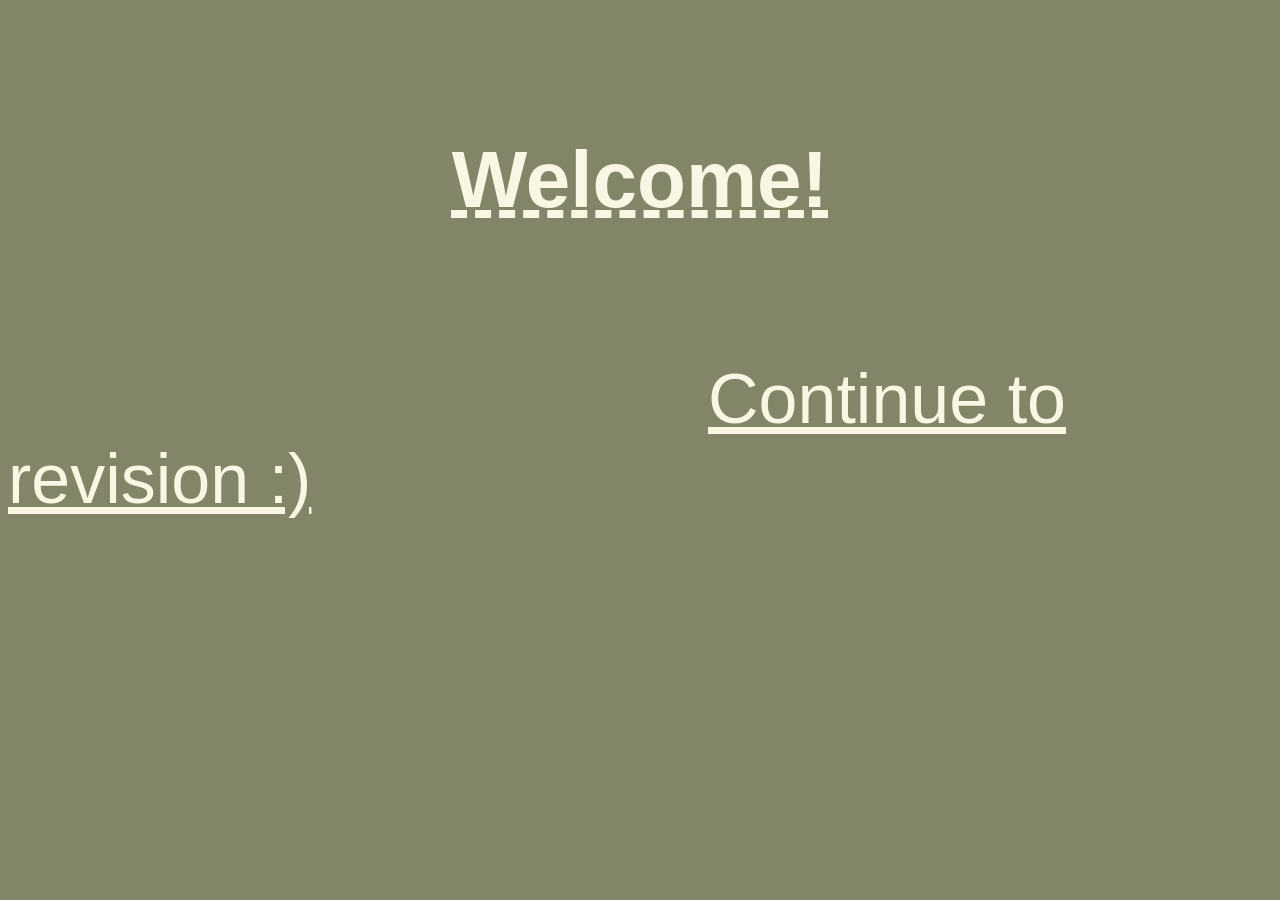
==== index.html @ 7459bf8b "start" ====
<!DOCTYPE html>
<head>
    <meta charset="UTF-8">
        <meta name="viewport" content="width=device-width, initial-scale=1.0">
        <link rel="stylesheet" href="styles.css"> 
        <link href='https://fonts.cdnfonts.com/css/starborn' rel='stylesheet'>
        <link rel="icon" type="image/png" href="catboy david no bg.png">
        <title>Revision_@Dragaroni</title>
</head>
<body>
    <h1>Welcome!</h1>
    <p><a href="spaces.html">Continue to revision :)</a></p>
</body>
---- styles.css ----
body{
    background-color: #838568;
}
h1{
    color: #F9F7E3;
    font-family: 'Starborn', sans-serif;
    text-decoration: underline dashed;
    text-align: center;
    padding: 80px;
    font-size: 80px;
}
a{
    color: #F9F7E3;
    font-family: 'Starborn', sans-serif;
    padding-left: 700px;
    font-size: 70px;
}
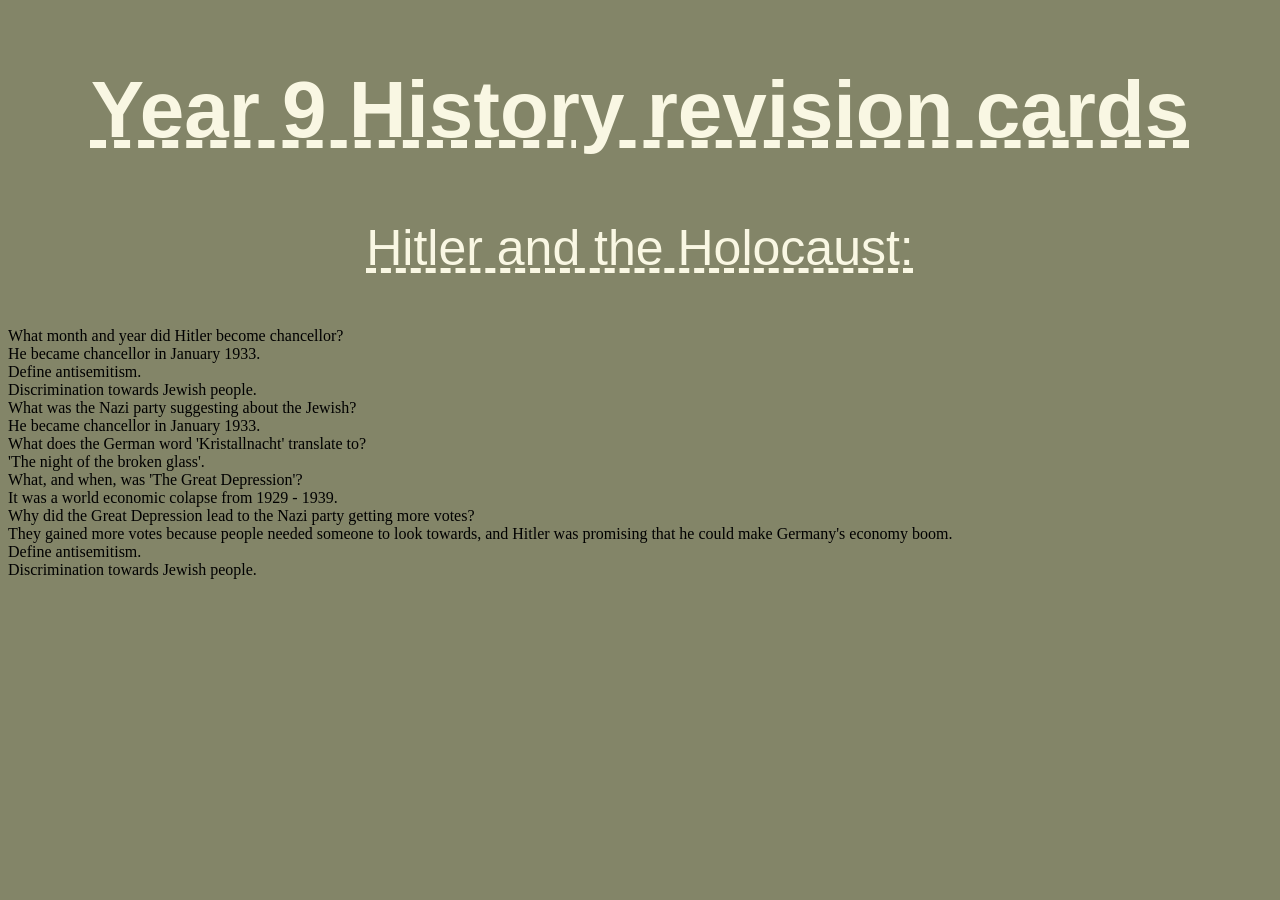
==== commit 786c89b1: "adding Q + As" ====
--- a/index.html
+++ b/index.html
@@ -8,6 +8,48 @@
         <title>Revision_@Dragaroni</title>
 </head>
 <body>
-    <h1>Welcome!</h1>
-    <p><a href="spaces.html">Continue to revision :)</a></p>
+    <h1>Year 9 History revision cards</h1>
+    <p>Hitler and the Holocaust:</p>
+    <div class="deck">
+        <div class="card-inner">
+            <div class="card-front">What month and year did Hitler become chancellor?</div>
+            <div class="card-back">He became chancellor in January 1933.</div>
+        </div>
+    </div>
+    <div class="deck">
+        <div class="card-inner">
+            <div class="card-front">Define antisemitism.</div>
+            <div class="card-back">Discrimination towards Jewish people.</div>
+        </div>
+    </div>
+    <div class="deck">
+        <div class="card-inner">
+            <div class="card-front">What was the Nazi party suggesting about the Jewish?</div>
+            <div class="card-back">He became chancellor in January 1933.</div>
+        </div>
+    </div>
+    <div class="deck">
+        <div class="card-inner">
+            <div class="card-front">What does the German word 'Kristallnacht' translate to?</div>
+            <div class="card-back">'The night of the broken glass'.</div>
+        </div>
+    </div>
+    <div class="deck">
+        <div class="card-inner">
+            <div class="card-front">What, and when, was 'The Great Depression'?</div>
+            <div class="card-back">It was a world economic colapse from 1929 - 1939.</div>
+        </div>
+    </div>
+    <div class="deck">
+        <div class="card-inner">
+            <div class="card-front">Why did the Great Depression lead to the Nazi party getting more votes?</div>
+            <div class="card-back">They gained more votes because people needed someone to look towards, and Hitler was promising that he could make Germany's economy boom.</div>
+        </div>
+    </div>
+    <div class="deck">
+        <div class="card-inner">
+            <div class="card-front">Define antisemitism.</div>
+            <div class="card-back">Discrimination towards Jewish people.</div>
+        </div>
+    </div>
 </body>
--- a/styles.css
+++ b/styles.css
@@ -6,12 +6,13 @@
     font-family: 'Starborn', sans-serif;
     text-decoration: underline dashed;
     text-align: center;
-    padding: 80px;
+    padding: 10px;
     font-size: 80px;
 }
-a{
+p{
     color: #F9F7E3;
     font-family: 'Starborn', sans-serif;
-    padding-left: 700px;
-    font-size: 70px;
+    text-align: center;
+    font-size: 50px;
+    text-decoration: underline dashed;
 }
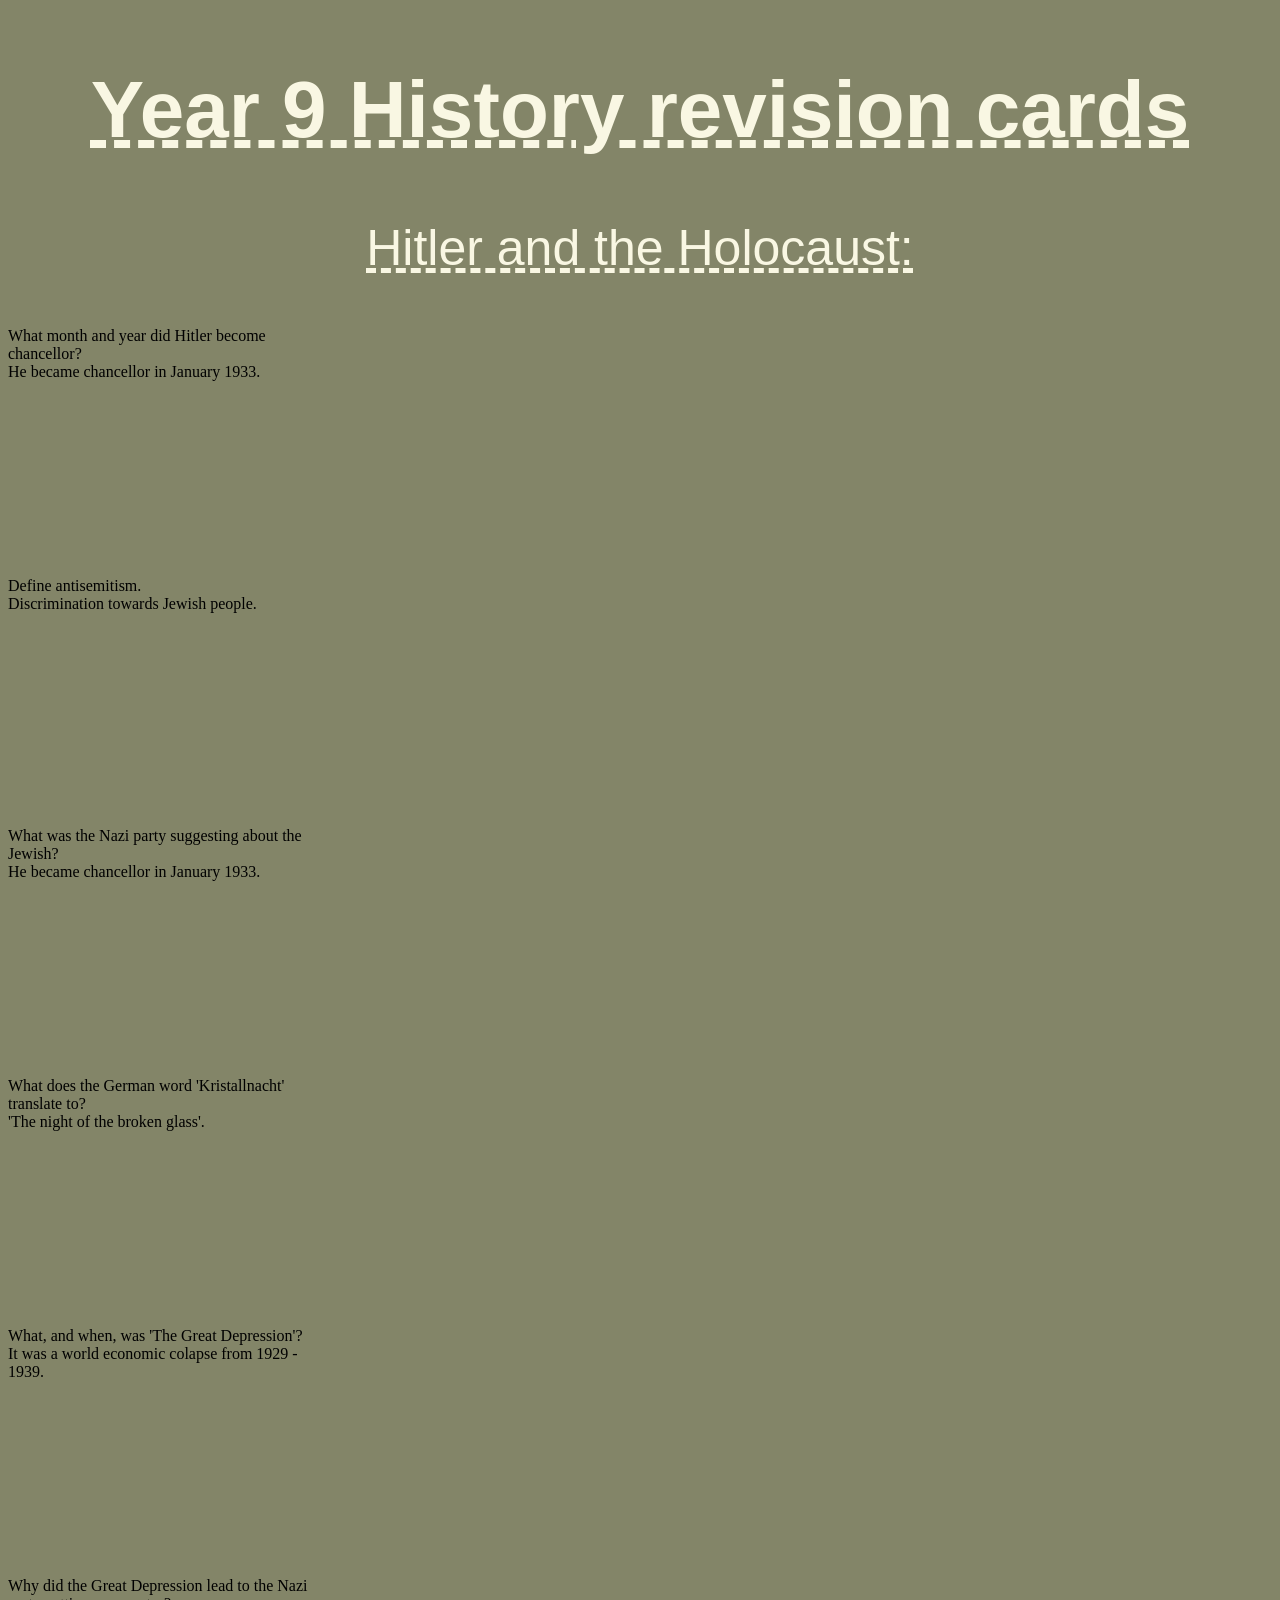
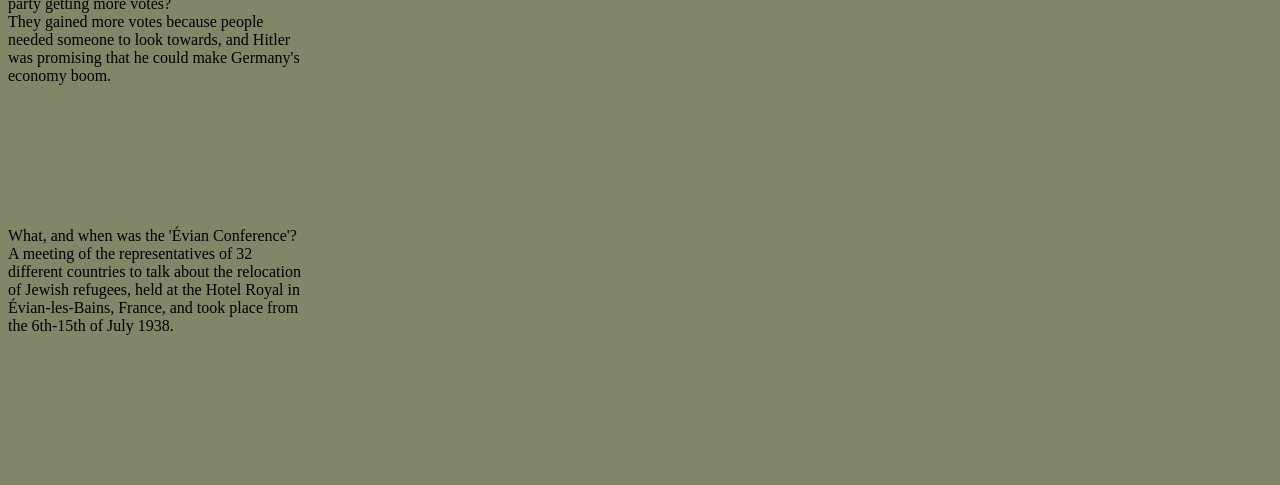
==== commit e8a667e0: "cards start" ====
--- a/index.html
+++ b/index.html
@@ -11,45 +11,59 @@
     <h1>Year 9 History revision cards</h1>
     <p>Hitler and the Holocaust:</p>
     <div class="deck">
-        <div class="card-inner">
-            <div class="card-front">What month and year did Hitler become chancellor?</div>
-            <div class="card-back">He became chancellor in January 1933.</div>
+        <div class="card">
+            <div class="card-inner">
+                <div class="card-front">What month and year did Hitler become chancellor?</div>
+                <div class="card-back">He became chancellor in January 1933.</div>
+            </div>
         </div>
     </div>
     <div class="deck">
-        <div class="card-inner">
-            <div class="card-front">Define antisemitism.</div>
-            <div class="card-back">Discrimination towards Jewish people.</div>
+        <div class="card">
+            <div class="card-inner">
+                <div class="card-front">Define antisemitism.</div>
+                <div class="card-back">Discrimination towards Jewish people.</div>
+            </div>
         </div>
     </div>
     <div class="deck">
-        <div class="card-inner">
-            <div class="card-front">What was the Nazi party suggesting about the Jewish?</div>
-            <div class="card-back">He became chancellor in January 1933.</div>
+        <div class="card">
+            <div class="card-inner">
+                <div class="card-front">What was the Nazi party suggesting about the Jewish?</div>
+                <div class="card-back">He became chancellor in January 1933.</div>
+            </div>
         </div>
     </div>
     <div class="deck">
-        <div class="card-inner">
-            <div class="card-front">What does the German word 'Kristallnacht' translate to?</div>
-            <div class="card-back">'The night of the broken glass'.</div>
+        <div class="card">
+            <div class="card-inner">
+                <div class="card-front">What does the German word 'Kristallnacht' translate to?</div>
+                <div class="card-back">'The night of the broken glass'.</div>
+            </div>
         </div>
     </div>
     <div class="deck">
-        <div class="card-inner">
-            <div class="card-front">What, and when, was 'The Great Depression'?</div>
-            <div class="card-back">It was a world economic colapse from 1929 - 1939.</div>
+        <div class="card">
+            <div class="card-inner">
+                <div class="card-front">What, and when, was 'The Great Depression'?</div>
+                <div class="card-back">It was a world economic colapse from 1929 - 1939.</div>
+            </div>
         </div>
     </div>
     <div class="deck">
-        <div class="card-inner">
-            <div class="card-front">Why did the Great Depression lead to the Nazi party getting more votes?</div>
-            <div class="card-back">They gained more votes because people needed someone to look towards, and Hitler was promising that he could make Germany's economy boom.</div>
+        <div class="card">
+            <div class="card-inner">
+                <div class="card-front">Why did the Great Depression lead to the Nazi party getting more votes?</div>
+                <div class="card-back">They gained more votes because people needed someone to look towards, and Hitler was promising that he could make Germany's economy boom.</div>
+            </div>
         </div>
     </div>
     <div class="deck">
-        <div class="card-inner">
-            <div class="card-front">Define antisemitism.</div>
-            <div class="card-back">Discrimination towards Jewish people.</div>
+        <div class="card">
+            <div class="card-inner">
+                <div class="card-front">What, and when was the 'Évian Conference'?</div>
+                <div class="card-back">A meeting of the representatives of 32 different countries to talk about the relocation of Jewish refugees, held at the Hotel Royal in Évian-les-Bains, France, and took place from the 6th-15th of July 1938.</div>
+            </div>
         </div>
     </div>
 </body>
--- a/styles.css
+++ b/styles.css
@@ -15,4 +15,11 @@
     text-align: center;
     font-size: 50px;
     text-decoration: underline dashed;
+}
+.card{
+    position: relative;
+    width: 300px;
+    height: 250px;
+    perspective: 1000px;
+    cursor: pointer;
 }
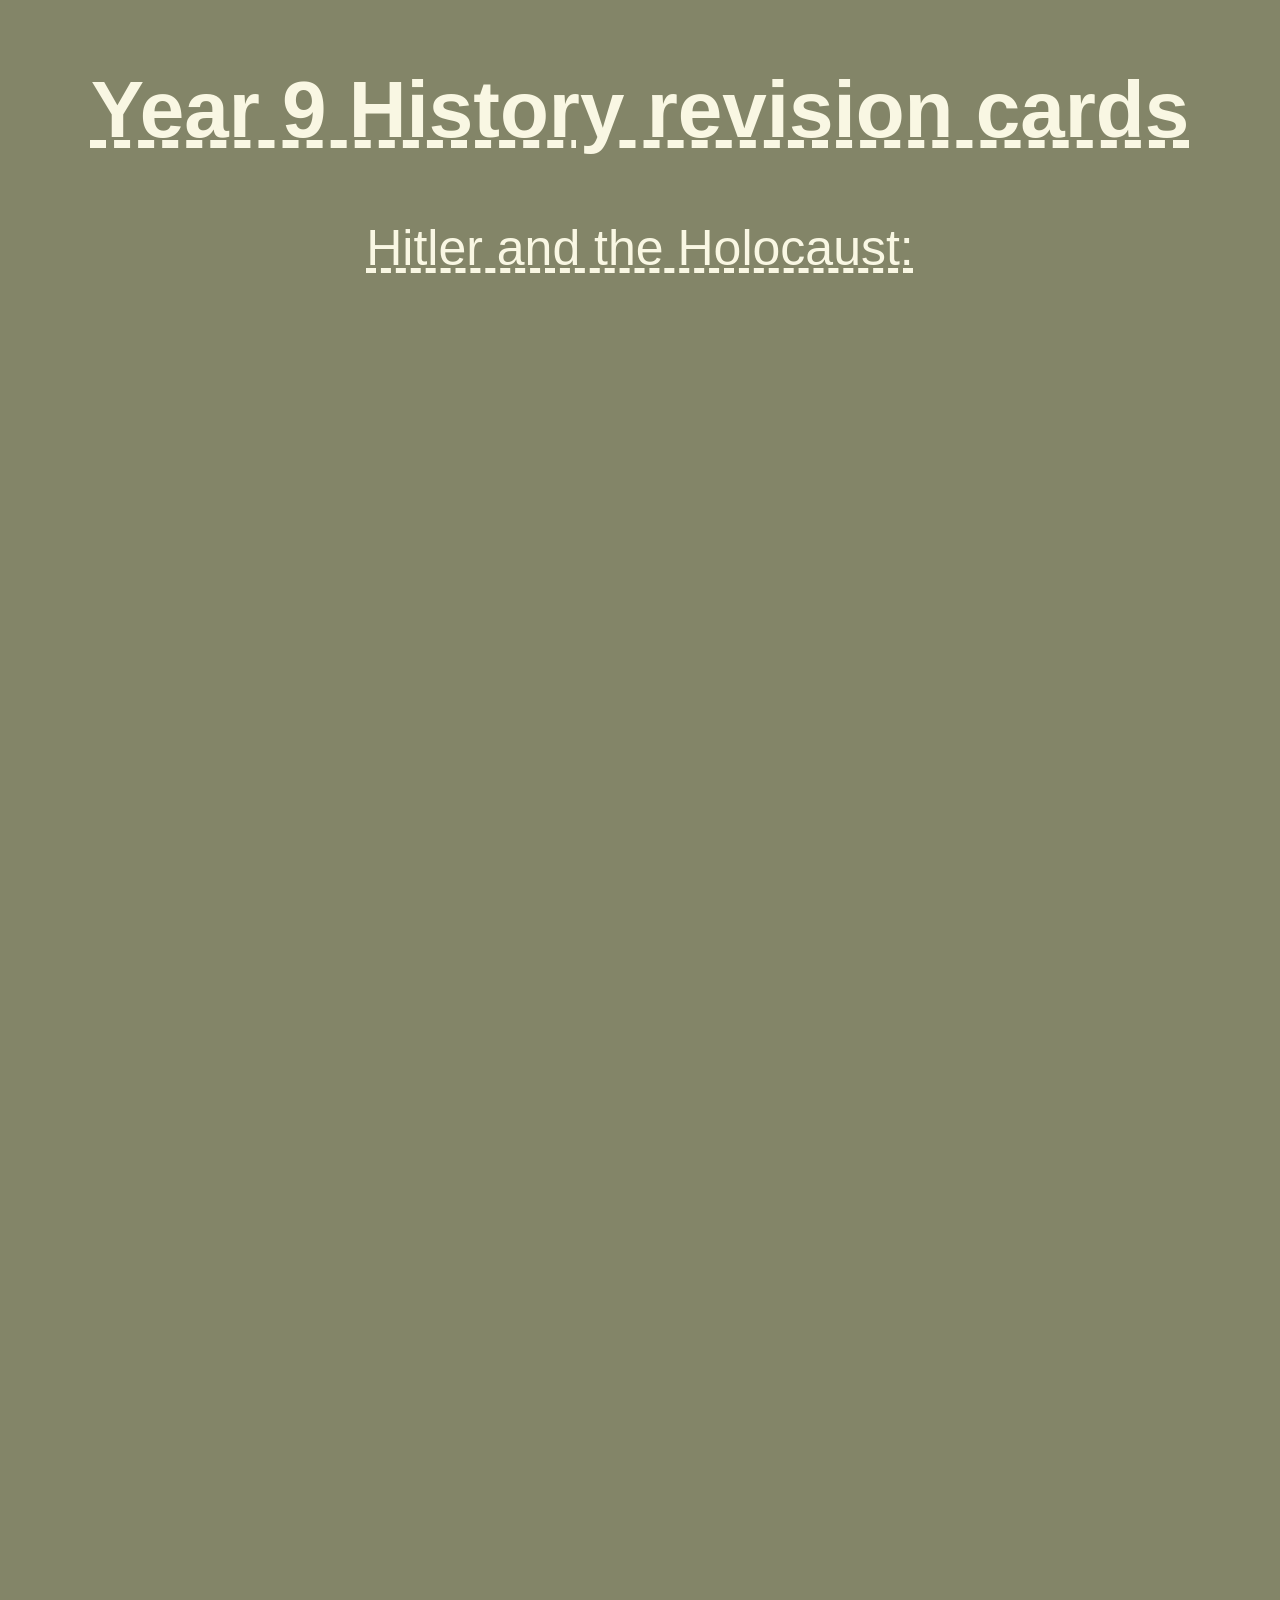
==== commit 97b2e33e: "card flip and decoration" ====
--- a/index.html
+++ b/index.html
@@ -61,7 +61,7 @@
     <div class="deck">
         <div class="card">
             <div class="card-inner">
-                <div class="card-front">What, and when was the 'Évian Conference'?</div>
+                <div class="card-front">What, and when was the 'Evian Conference'?</div>
                 <div class="card-back">A meeting of the representatives of 32 different countries to talk about the relocation of Jewish refugees, held at the Hotel Royal in Évian-les-Bains, France, and took place from the 6th-15th of July 1938.</div>
             </div>
         </div>
--- a/styles.css
+++ b/styles.css
@@ -14,12 +14,44 @@
     font-family: 'Starborn', sans-serif;
     text-align: center;
     font-size: 50px;
+    padding-bottom: 20px;
     text-decoration: underline dashed;
 }
 .card{
-    position: relative;
     width: 300px;
     height: 250px;
     perspective: 1000px;
     cursor: pointer;
+}
+.card-inner{
+    position: relative;
+    width: 300px;
+    height: 250px;
+    transition: transform 0.6s;
+    transform-style: preserve-3d;
+}
+.card-front, .card-inner{
+    position: absolute;
+    inset: 0;
+    display: flex;
+    align-items: center;
+    justify-content: center;
+    padding: 20px;
+    border-radius: 12px;
+    font-size: 30px;
+    font-family: 'Starborn', sans-serif;
+    box-shadow: 0 4px 12px #686C54;
+    backface-visibility: hidden;
+}
+.card-front{
+    background-color: #F9F7E3;
+    color: #838568;
+}
+.card-back{
+    background-color: #F9F7E3;
+    color: #838568
+    transform: rotateY(180deg);
+}
+.card.flipped, .card-inner{
+    transform: rotateY(180deg);
 }
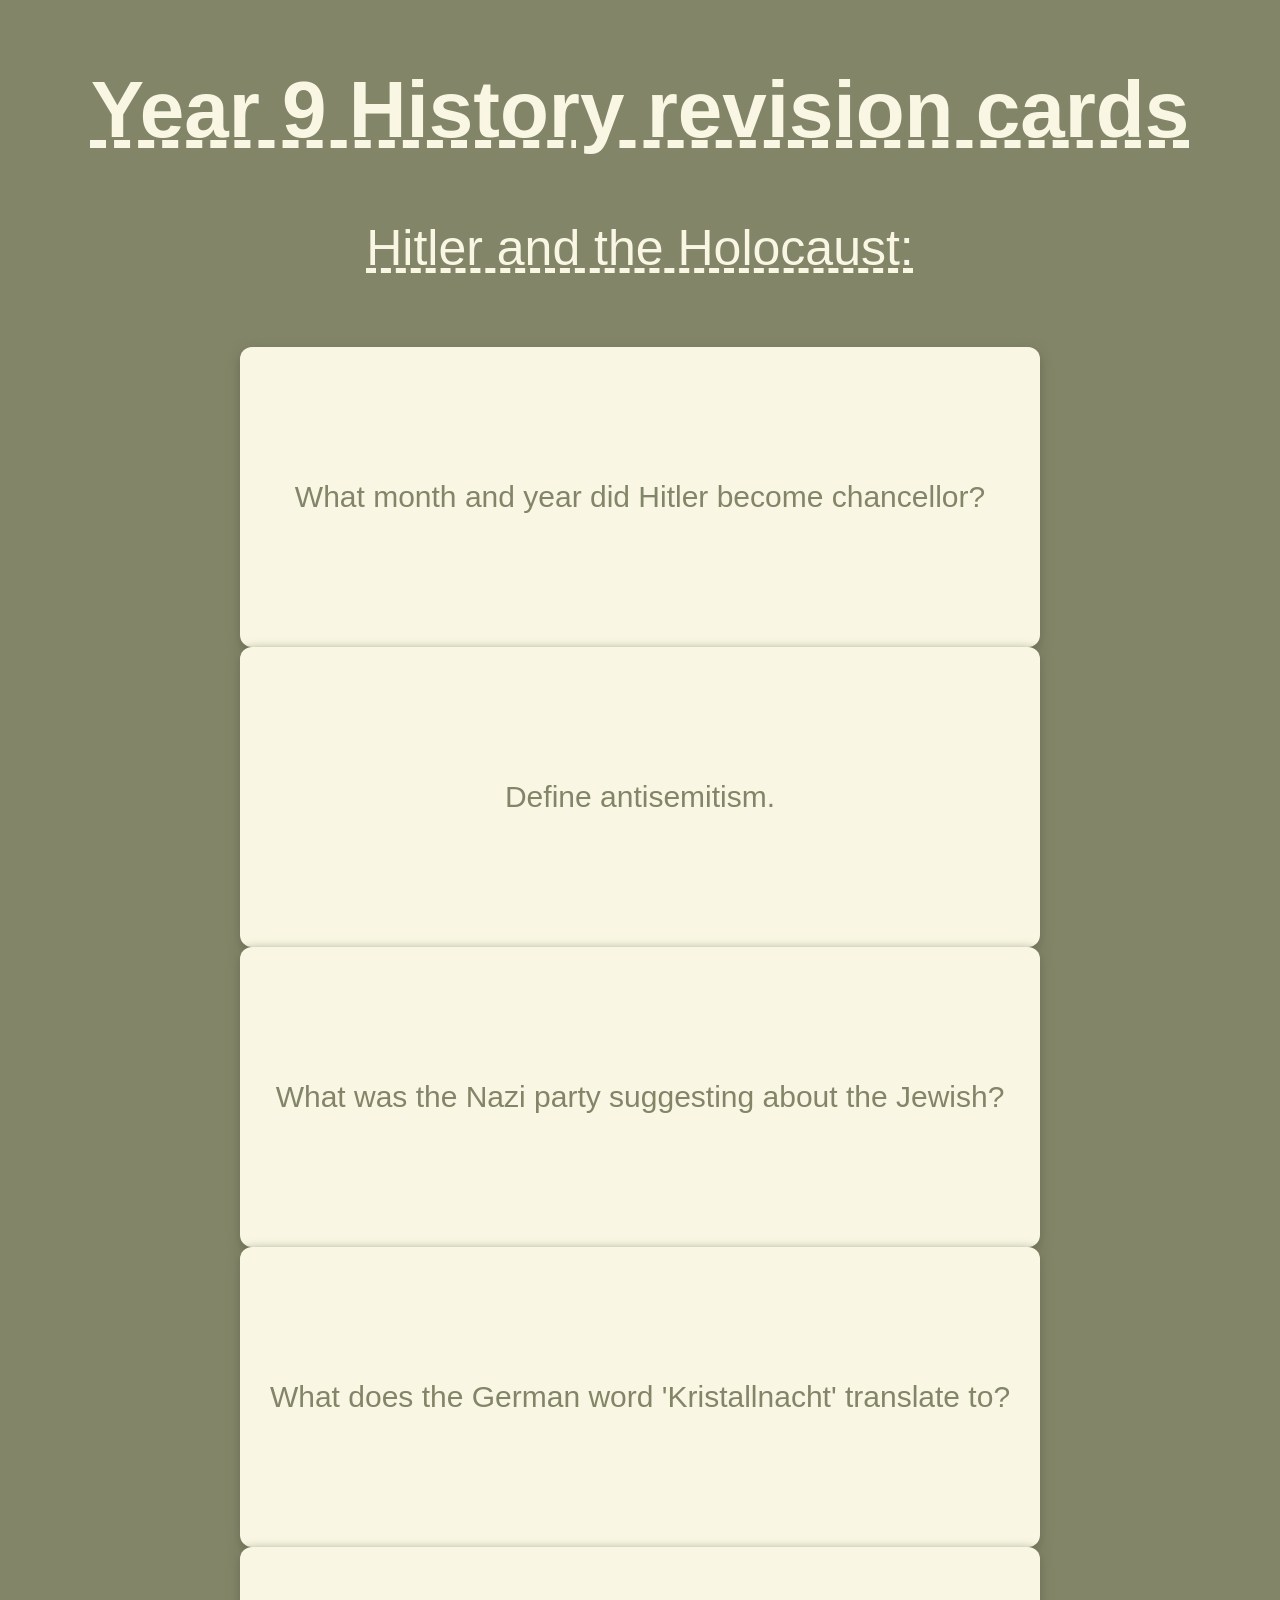
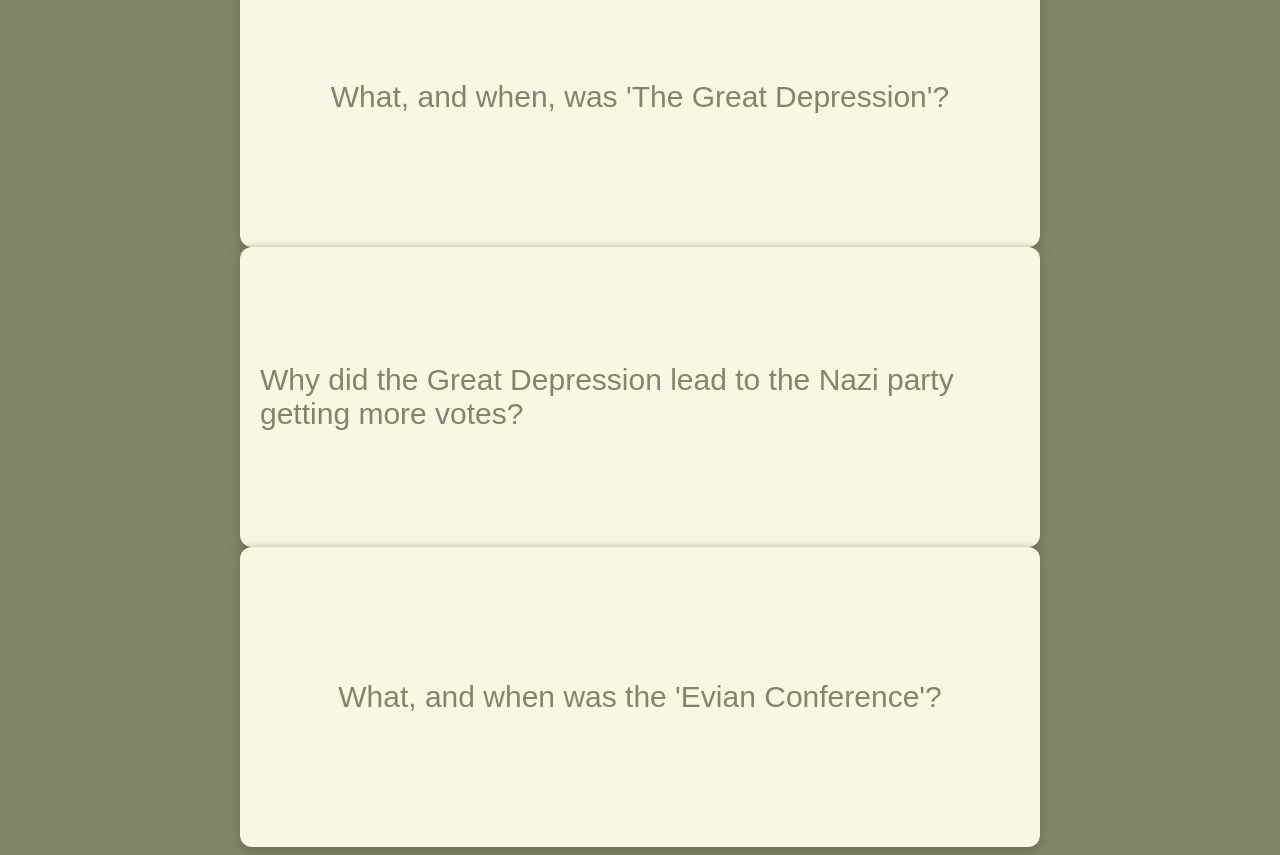
==== commit 2dd7bd6c: "it broke so im fixing it" ====
--- a/index.html
+++ b/index.html
@@ -10,16 +10,17 @@
 <body>
     <h1>Year 9 History revision cards</h1>
     <p>Hitler and the Holocaust:</p>
-    <div class="deck">
-        <div class="card">
-            <div class="card-inner">
-                <div class="card-front">What month and year did Hitler become chancellor?</div>
-                <div class="card-back">He became chancellor in January 1933.</div>
+    <div style="display: grid;">
+        <div class="deck">
+            <div class="card" onclick="this.classList.toggle('flipped')">
+                <div class="card-inner">
+                    <div class="card-front">What month and year did Hitler become chancellor?</div>
+                    <div class="card-back">He became chancellor in January 1933.</div>
             </div>
         </div>
     </div>
     <div class="deck">
-        <div class="card">
+        <div class="card" onclick="this.classList.toggle('flipped')">
             <div class="card-inner">
                 <div class="card-front">Define antisemitism.</div>
                 <div class="card-back">Discrimination towards Jewish people.</div>
@@ -27,7 +28,7 @@
         </div>
     </div>
     <div class="deck">
-        <div class="card">
+        <div class="card" onclick="this.classList.toggle('flipped')">
             <div class="card-inner">
                 <div class="card-front">What was the Nazi party suggesting about the Jewish?</div>
                 <div class="card-back">He became chancellor in January 1933.</div>
@@ -35,7 +36,7 @@
         </div>
     </div>
     <div class="deck">
-        <div class="card">
+        <div class="card" onclick="this.classList.toggle('flipped')">
             <div class="card-inner">
                 <div class="card-front">What does the German word 'Kristallnacht' translate to?</div>
                 <div class="card-back">'The night of the broken glass'.</div>
@@ -43,15 +44,15 @@
         </div>
     </div>
     <div class="deck">
-        <div class="card">
+        <div class="card" onclick="this.classList.toggle('flipped')">
             <div class="card-inner">
                 <div class="card-front">What, and when, was 'The Great Depression'?</div>
-                <div class="card-back">It was a world economic colapse from 1929 - 1939.</div>
+                <div class="card-back">It was a worldwide economic colapse from 1929 - 1939.</div>
             </div>
         </div>
     </div>
     <div class="deck">
-        <div class="card">
+        <div class="card" onclick="this.classList.toggle('flipped')">
             <div class="card-inner">
                 <div class="card-front">Why did the Great Depression lead to the Nazi party getting more votes?</div>
                 <div class="card-back">They gained more votes because people needed someone to look towards, and Hitler was promising that he could make Germany's economy boom.</div>
@@ -59,11 +60,12 @@
         </div>
     </div>
     <div class="deck">
-        <div class="card">
+        <div class="card" onclick="this.classList.toggle('flipped')">
             <div class="card-inner">
                 <div class="card-front">What, and when was the 'Evian Conference'?</div>
                 <div class="card-back">A meeting of the representatives of 32 different countries to talk about the relocation of Jewish refugees, held at the Hotel Royal in Évian-les-Bains, France, and took place from the 6th-15th of July 1938.</div>
             </div>
         </div>
     </div>
+</div>
 </body>
--- a/styles.css
+++ b/styles.css
@@ -18,25 +18,26 @@
     text-decoration: underline dashed;
 }
 .card{
-    width: 300px;
-    height: 250px;
+    width: 800px;
+    height: 300px;
     perspective: 1000px;
     cursor: pointer;
 }
 .card-inner{
     position: relative;
-    width: 300px;
-    height: 250px;
+    width: 800px;
+    height: 300px;
     transition: transform 0.6s;
     transform-style: preserve-3d;
 }
-.card-front, .card-inner{
+.card-front, .card-back{
     position: absolute;
     inset: 0;
     display: flex;
     align-items: center;
     justify-content: center;
     padding: 20px;
+    box-sizing: border-box;
     border-radius: 12px;
     font-size: 30px;
     font-family: 'Starborn', sans-serif;
@@ -49,9 +50,15 @@
 }
 .card-back{
     background-color: #F9F7E3;
-    color: #838568
+    color: #838568;
     transform: rotateY(180deg);
 }
-.card.flipped, .card-inner{
+.card.flipped .card-inner{
     transform: rotateY(180deg);
+}
+.deck{
+    display: flex;
+    flex-wrap: wrap;
+    gap: 20px;
+    justify-content: center;
 }
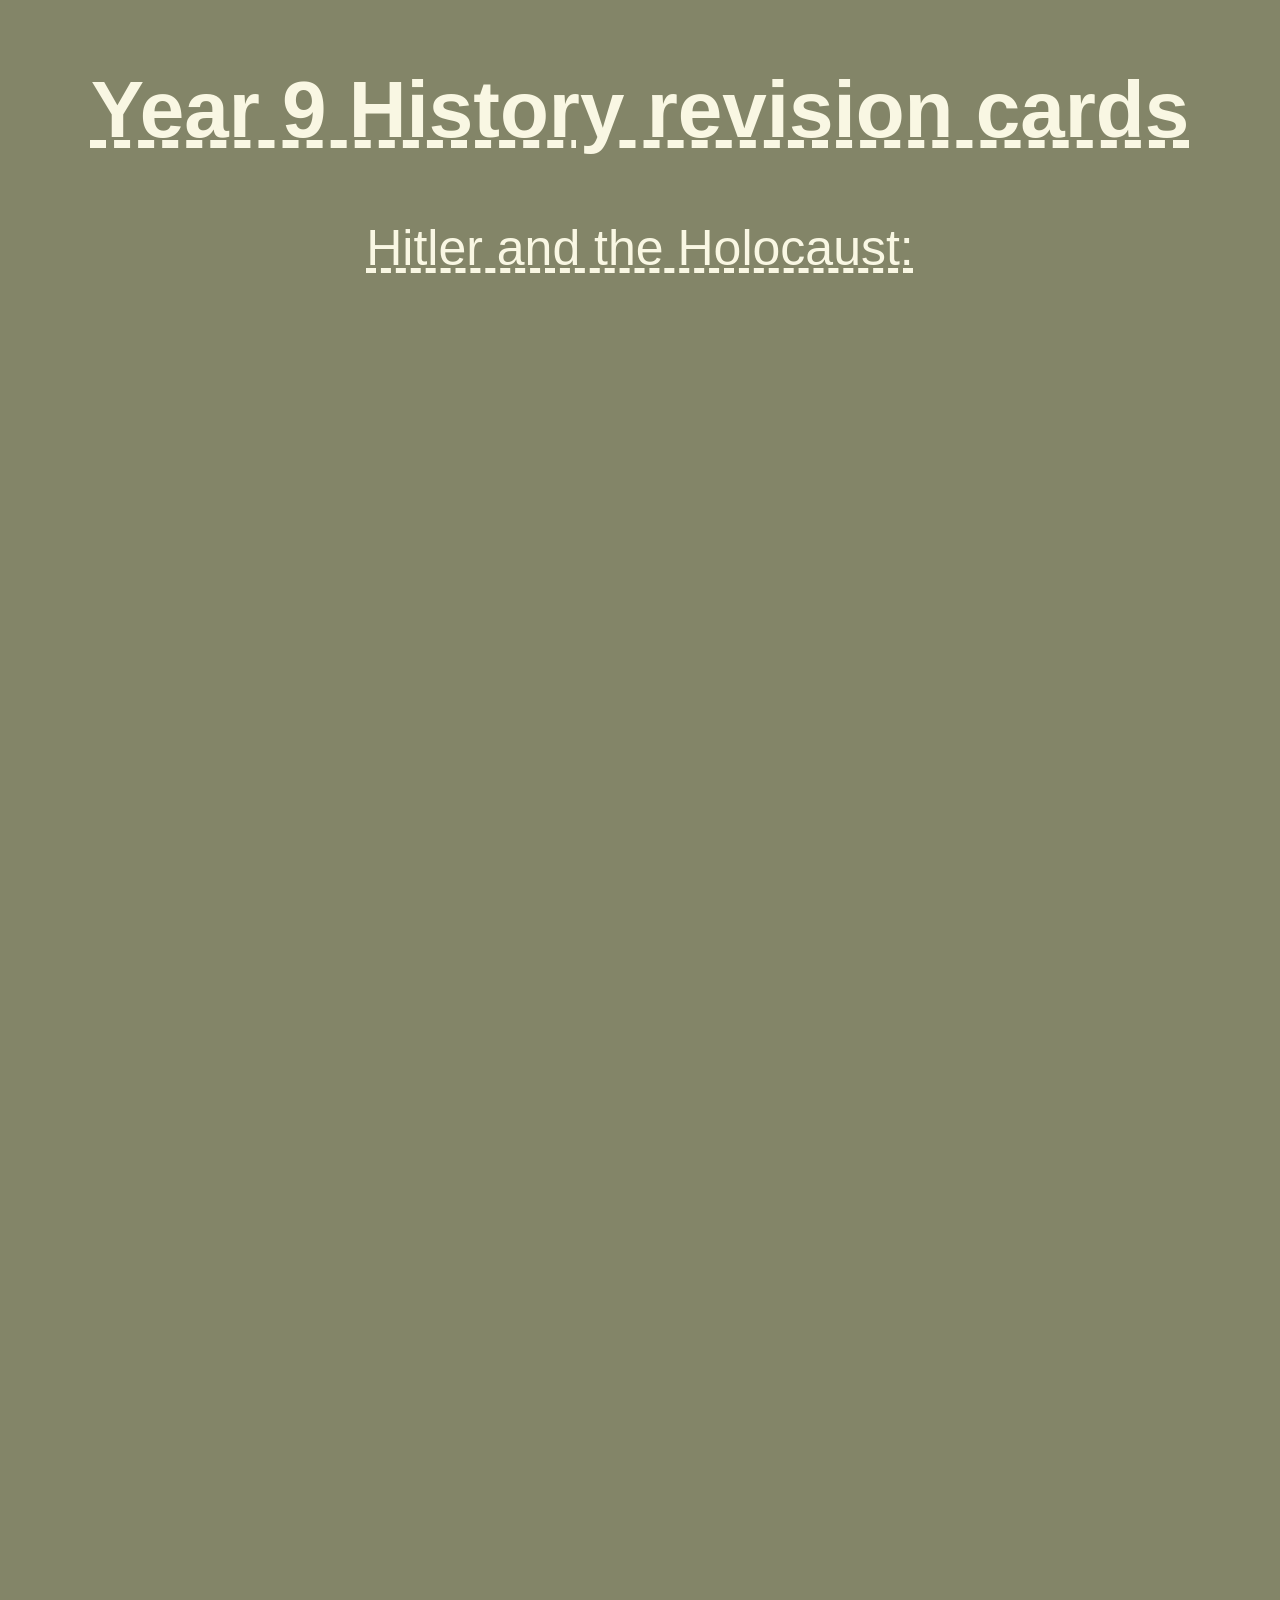
==== commit 97788dc3: "I CANT FIX THIS >(" ====
--- a/index.html
+++ b/index.html
@@ -10,62 +10,54 @@
 <body>
     <h1>Year 9 History revision cards</h1>
     <p>Hitler and the Holocaust:</p>
-    <div style="display: grid;">
+    <div class="cards">
         <div class="deck">
             <div class="card" onclick="this.classList.toggle('flipped')">
                 <div class="card-inner">
                     <div class="card-front">What month and year did Hitler become chancellor?</div>
+                    <div class="card-back">He became chancellor on the 30th January 1933.</div>
+                </div>
+            </div>
+        </div>
+        <div class="deck">
+            <div class="card" onclick="this.classList.toggle('flipped')">
+                <div class="card-inner">
+                    <div class="card-front">Define antisemitism.</div>
+                    <div class="card-back">Discrimination towards Jewish people.</div>
+                </div>
+            </div>
+        </div>
+        <div class="deck">
+            <div class="card" onclick="this.classList.toggle('flipped')">
+                <div class="card-inner">
+                    <div class="card-front">What was the Nazi party suggesting about the Jewish?</div>
                     <div class="card-back">He became chancellor in January 1933.</div>
+                </div>
+            </div>
+        </div>
+        <div class="deck">
+            <div class="card" onclick="this.classList.toggle('flipped')">
+                <div class="card-inner">
+                    <div class="card-front">What does the German word 'Kristallnacht' translate to?</div>
+                    <div class="card-back">'The night of the broken glass'.</div>
+                </div>
+            </div>
+        </div>
+        <div class="deck">
+            <div class="card" onclick="this.classList.toggle('flipped')">
+                <div class="card-inner">
+                    <div class="card-front">What, and when, was 'The Great Depression'?</div>
+                    <div class="card-back">It was a worldwide economic colapse from 1929 - 1939.</div>
+                </div>
+            </div>
+        </div>
+        <div class="deck">
+            <div class="card" onclick="this.classList.toggle('flipped')">
+                <div class="card-inner">
+                    <div class="card-front">Why did the Great Depression lead to the Nazi party getting more votes?</div>
+                    <div class="card-back">They gained more votes because people needed someone to look towards, and Hitler was promising that he could make Germany's economy boom.</div>
+                </div>
             </div>
         </div>
     </div>
-    <div class="deck">
-        <div class="card" onclick="this.classList.toggle('flipped')">
-            <div class="card-inner">
-                <div class="card-front">Define antisemitism.</div>
-                <div class="card-back">Discrimination towards Jewish people.</div>
-            </div>
-        </div>
-    </div>
-    <div class="deck">
-        <div class="card" onclick="this.classList.toggle('flipped')">
-            <div class="card-inner">
-                <div class="card-front">What was the Nazi party suggesting about the Jewish?</div>
-                <div class="card-back">He became chancellor in January 1933.</div>
-            </div>
-        </div>
-    </div>
-    <div class="deck">
-        <div class="card" onclick="this.classList.toggle('flipped')">
-            <div class="card-inner">
-                <div class="card-front">What does the German word 'Kristallnacht' translate to?</div>
-                <div class="card-back">'The night of the broken glass'.</div>
-            </div>
-        </div>
-    </div>
-    <div class="deck">
-        <div class="card" onclick="this.classList.toggle('flipped')">
-            <div class="card-inner">
-                <div class="card-front">What, and when, was 'The Great Depression'?</div>
-                <div class="card-back">It was a worldwide economic colapse from 1929 - 1939.</div>
-            </div>
-        </div>
-    </div>
-    <div class="deck">
-        <div class="card" onclick="this.classList.toggle('flipped')">
-            <div class="card-inner">
-                <div class="card-front">Why did the Great Depression lead to the Nazi party getting more votes?</div>
-                <div class="card-back">They gained more votes because people needed someone to look towards, and Hitler was promising that he could make Germany's economy boom.</div>
-            </div>
-        </div>
-    </div>
-    <div class="deck">
-        <div class="card" onclick="this.classList.toggle('flipped')">
-            <div class="card-inner">
-                <div class="card-front">What, and when was the 'Evian Conference'?</div>
-                <div class="card-back">A meeting of the representatives of 32 different countries to talk about the relocation of Jewish refugees, held at the Hotel Royal in Évian-les-Bains, France, and took place from the 6th-15th of July 1938.</div>
-            </div>
-        </div>
-    </div>
-</div>
 </body>
--- a/styles.css
+++ b/styles.css
@@ -18,24 +18,25 @@
     text-decoration: underline dashed;
 }
 .card{
-    width: 800px;
-    height: 300px;
+    width: 550px;
+    height: 350px;
     perspective: 1000px;
     cursor: pointer;
+    padding: 50px;
 }
 .card-inner{
     position: relative;
-    width: 800px;
-    height: 300px;
+    width: 550px;
+    height: 350px;
     transition: transform 0.6s;
     transform-style: preserve-3d;
 }
 .card-front, .card-back{
     position: absolute;
     inset: 0;
-    display: flex;
+    display: grid;
     align-items: center;
-    justify-content: center;
+    justify-content: stretch;
     padding: 20px;
     box-sizing: border-box;
     border-radius: 12px;
@@ -56,9 +57,8 @@
 .card.flipped .card-inner{
     transform: rotateY(180deg);
 }
-.deck{
-    display: flex;
-    flex-wrap: wrap;
-    gap: 20px;
-    justify-content: center;
+.cards{
+    display: grid;
+    grid-template-columns: repeat(auto-fit, minmax(280px, 1fr));
+    gap: 300px;
 }
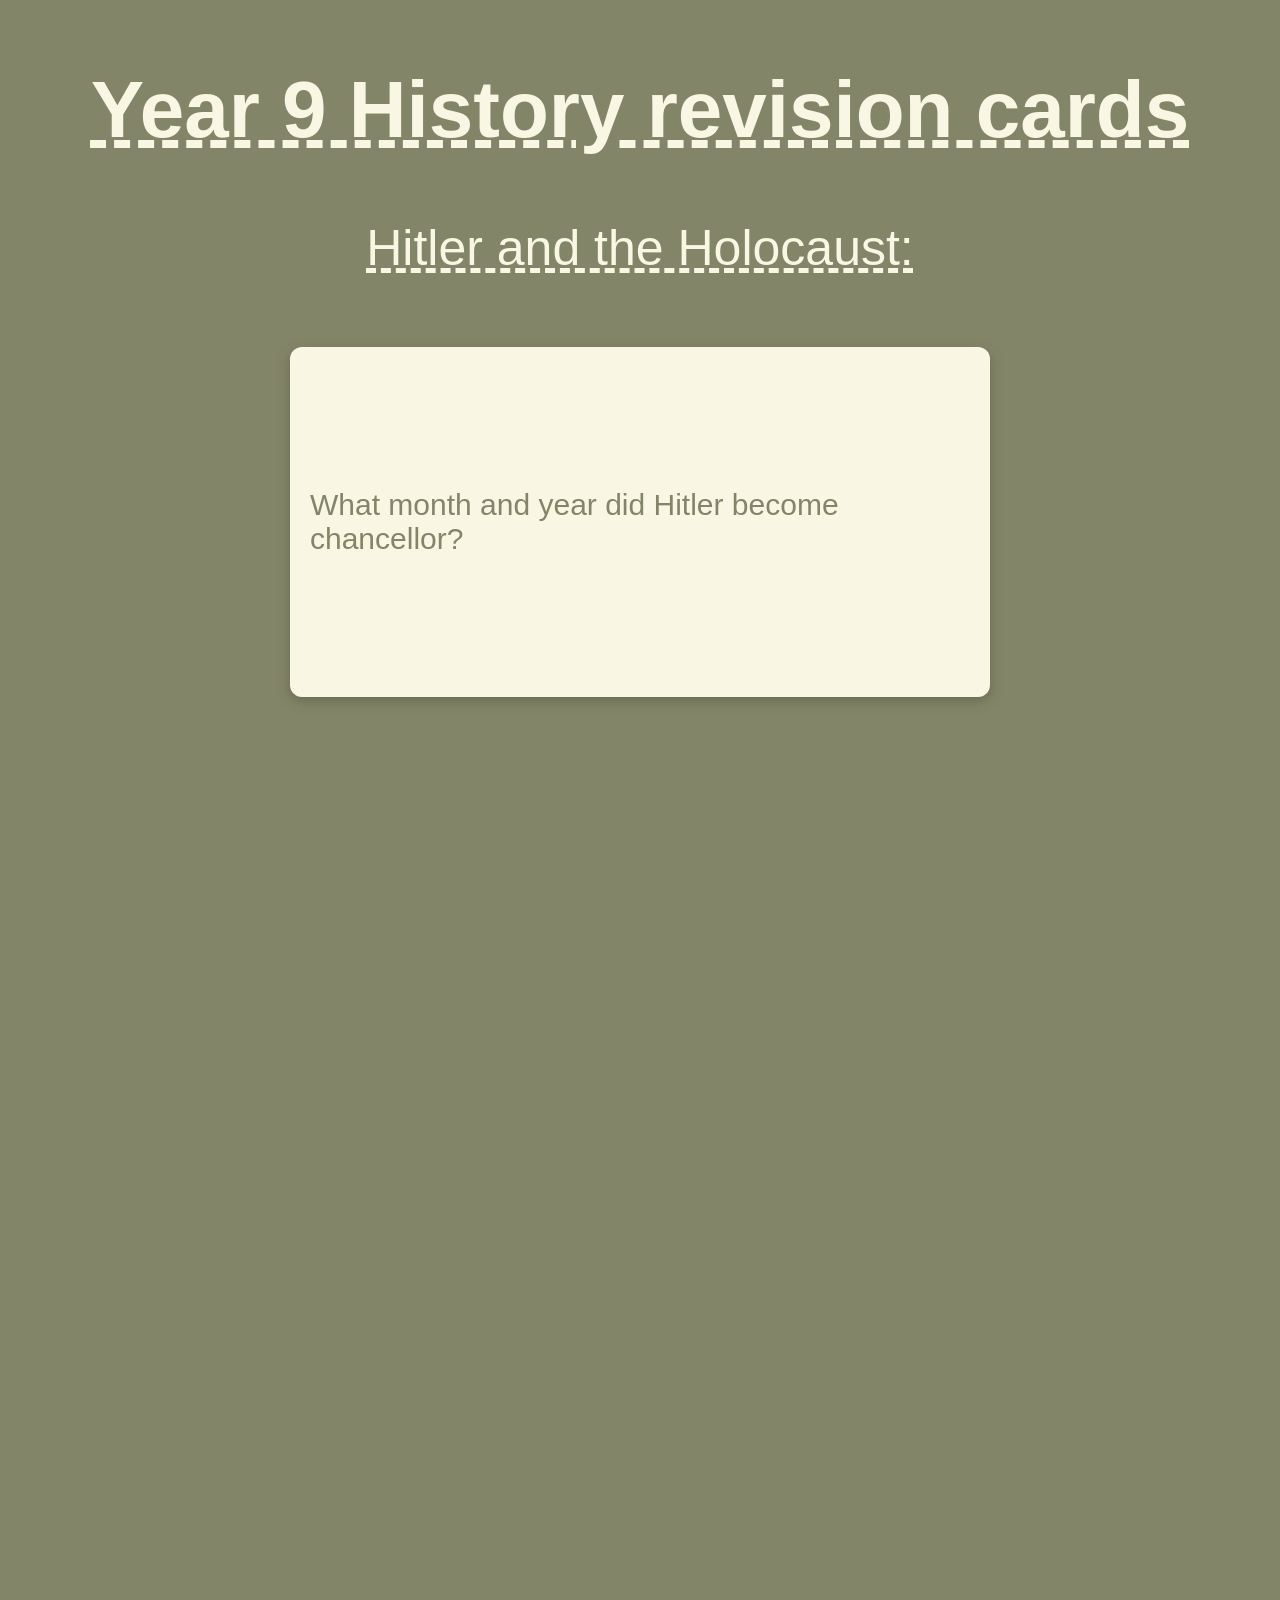
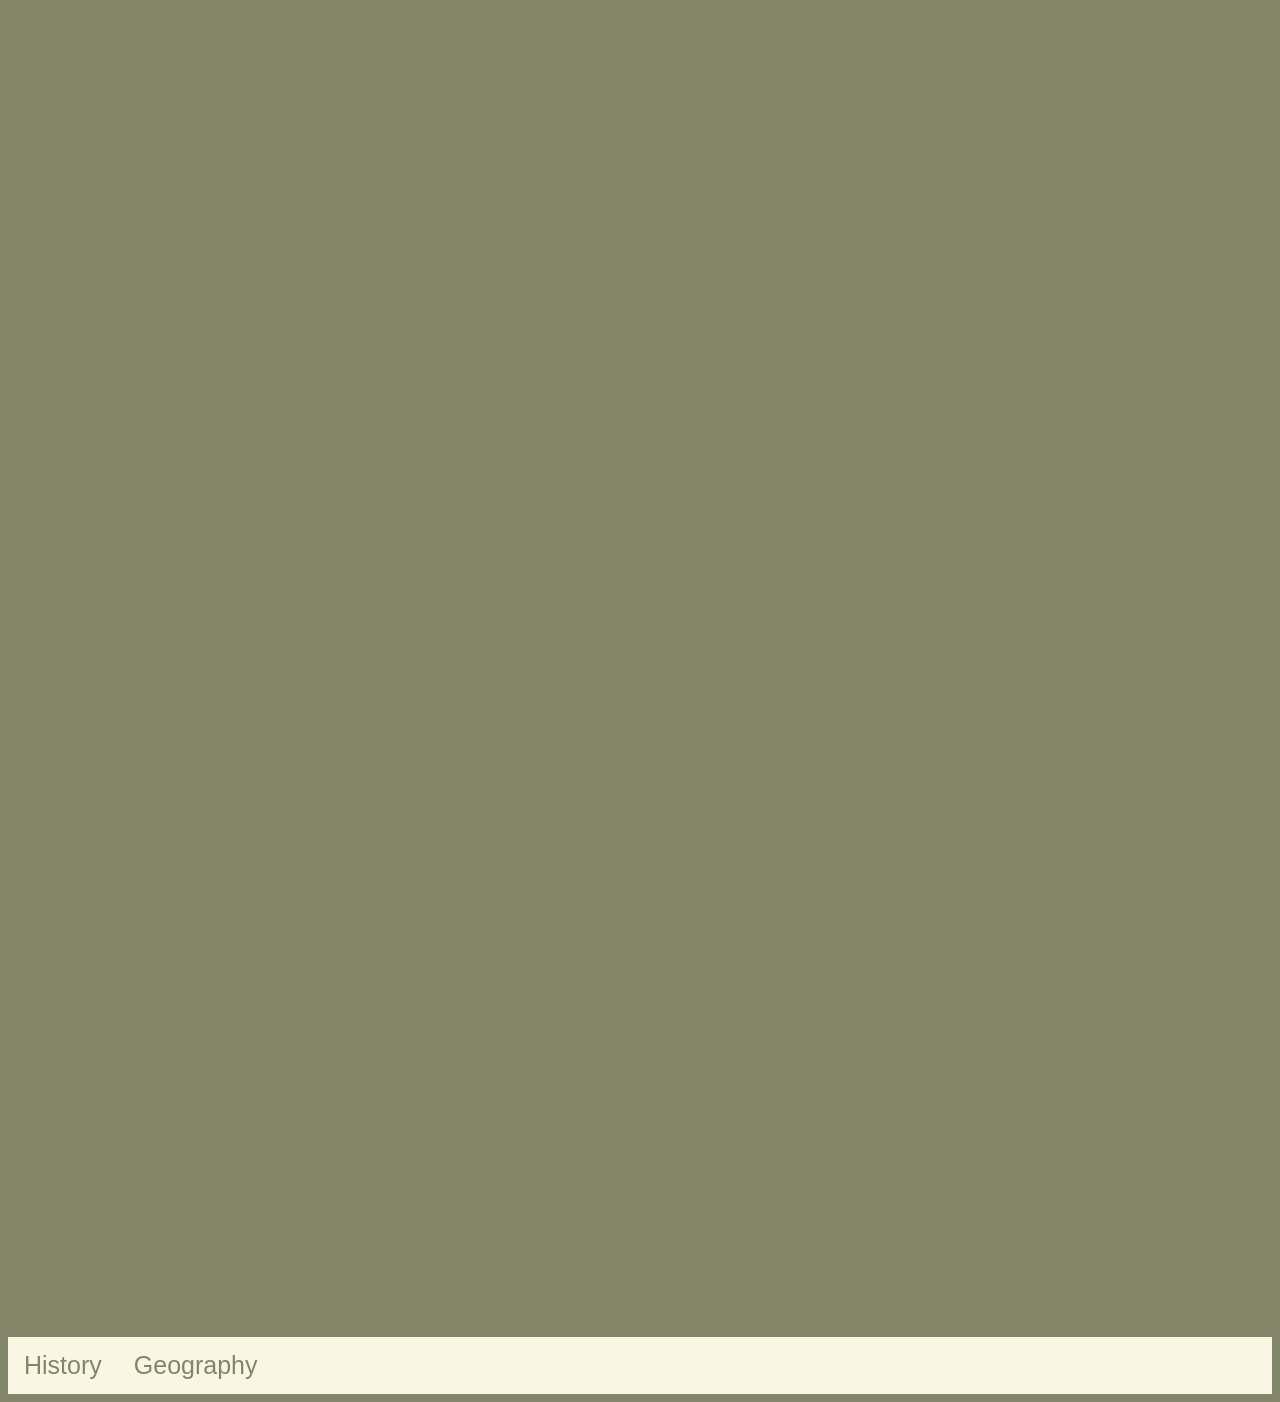
==== commit a7cee80e: "Add geography revision cards and update styles for improved layout" ====
--- a/index.html
+++ b/index.html
@@ -31,7 +31,7 @@
             <div class="card" onclick="this.classList.toggle('flipped')">
                 <div class="card-inner">
                     <div class="card-front">What was the Nazi party suggesting about the Jewish?</div>
-                    <div class="card-back">He became chancellor in January 1933.</div>
+                    <div class="card-back">That they caused the Treaty of Versailles to be signed./div>
                 </div>
             </div>
         </div>
@@ -59,5 +59,17 @@
                 </div>
             </div>
         </div>
+        <div class="deck">
+            <div class="card" onclick="this.classList.toggle('flipped')">
+                <div class="card-inner">
+                    <div class="card-front">What, and when was the 'Evian Conference'?</div>
+                    <div class="card-back">A meeting of the representatives of 32 different countries to talk about the relocation of Jewish refugees, held at the Hotel Royal in Evian-les-Bains, France, and took place from the 6th-15th of July 1938.</div>
+                </div>
+            </div>
+        </div>
+    </div>
+    <div class="navbar">
+        <a href="index.html">History</a>
+        <a href="geography.html">Geography</a>
     </div>
 </body>
--- a/styles.css
+++ b/styles.css
@@ -18,15 +18,14 @@
     text-decoration: underline dashed;
 }
 .card{
-    width: 550px;
+    width: 700px;
     height: 350px;
     perspective: 1000px;
     cursor: pointer;
-    padding: 50px;
 }
 .card-inner{
     position: relative;
-    width: 550px;
+    width: 700px;
     height: 350px;
     transition: transform 0.6s;
     transform-style: preserve-3d;
@@ -34,9 +33,9 @@
 .card-front, .card-back{
     position: absolute;
     inset: 0;
-    display: grid;
+    display: flex;
     align-items: center;
-    justify-content: stretch;
+    justify-content: center;
     padding: 20px;
     box-sizing: border-box;
     border-radius: 12px;
@@ -57,8 +56,34 @@
 .card.flipped .card-inner{
     transform: rotateY(180deg);
 }
+.deck{
+    display: flex;
+    flex-wrap: wrap;
+    gap: 20px;
+    justify-content: center;
+}
 .cards{
     display: grid;
-    grid-template-columns: repeat(auto-fit, minmax(280px, 1fr));
-    gap: 300px;
-}+    grid-template-columns: repeat(auto-fit, minmax(100%, 1fr));
+    gap: 20px;
+}
+.navbar{
+    background-color: #F9F7E3;
+    overflow: hidden;
+    bottom: 0;
+    position: bottom;
+    width: 100%;
+}
+.navbar a{
+    float: left;
+    display: block;
+    color: #838568;
+    text-align: center;
+    font-family: 'Starborn', sans-serif;
+    text-decoration: none;
+    padding: 14px 16px;
+    font-size: 25px;
+}
+.navbar a:hover{
+    background-color: #e0deca;
+}
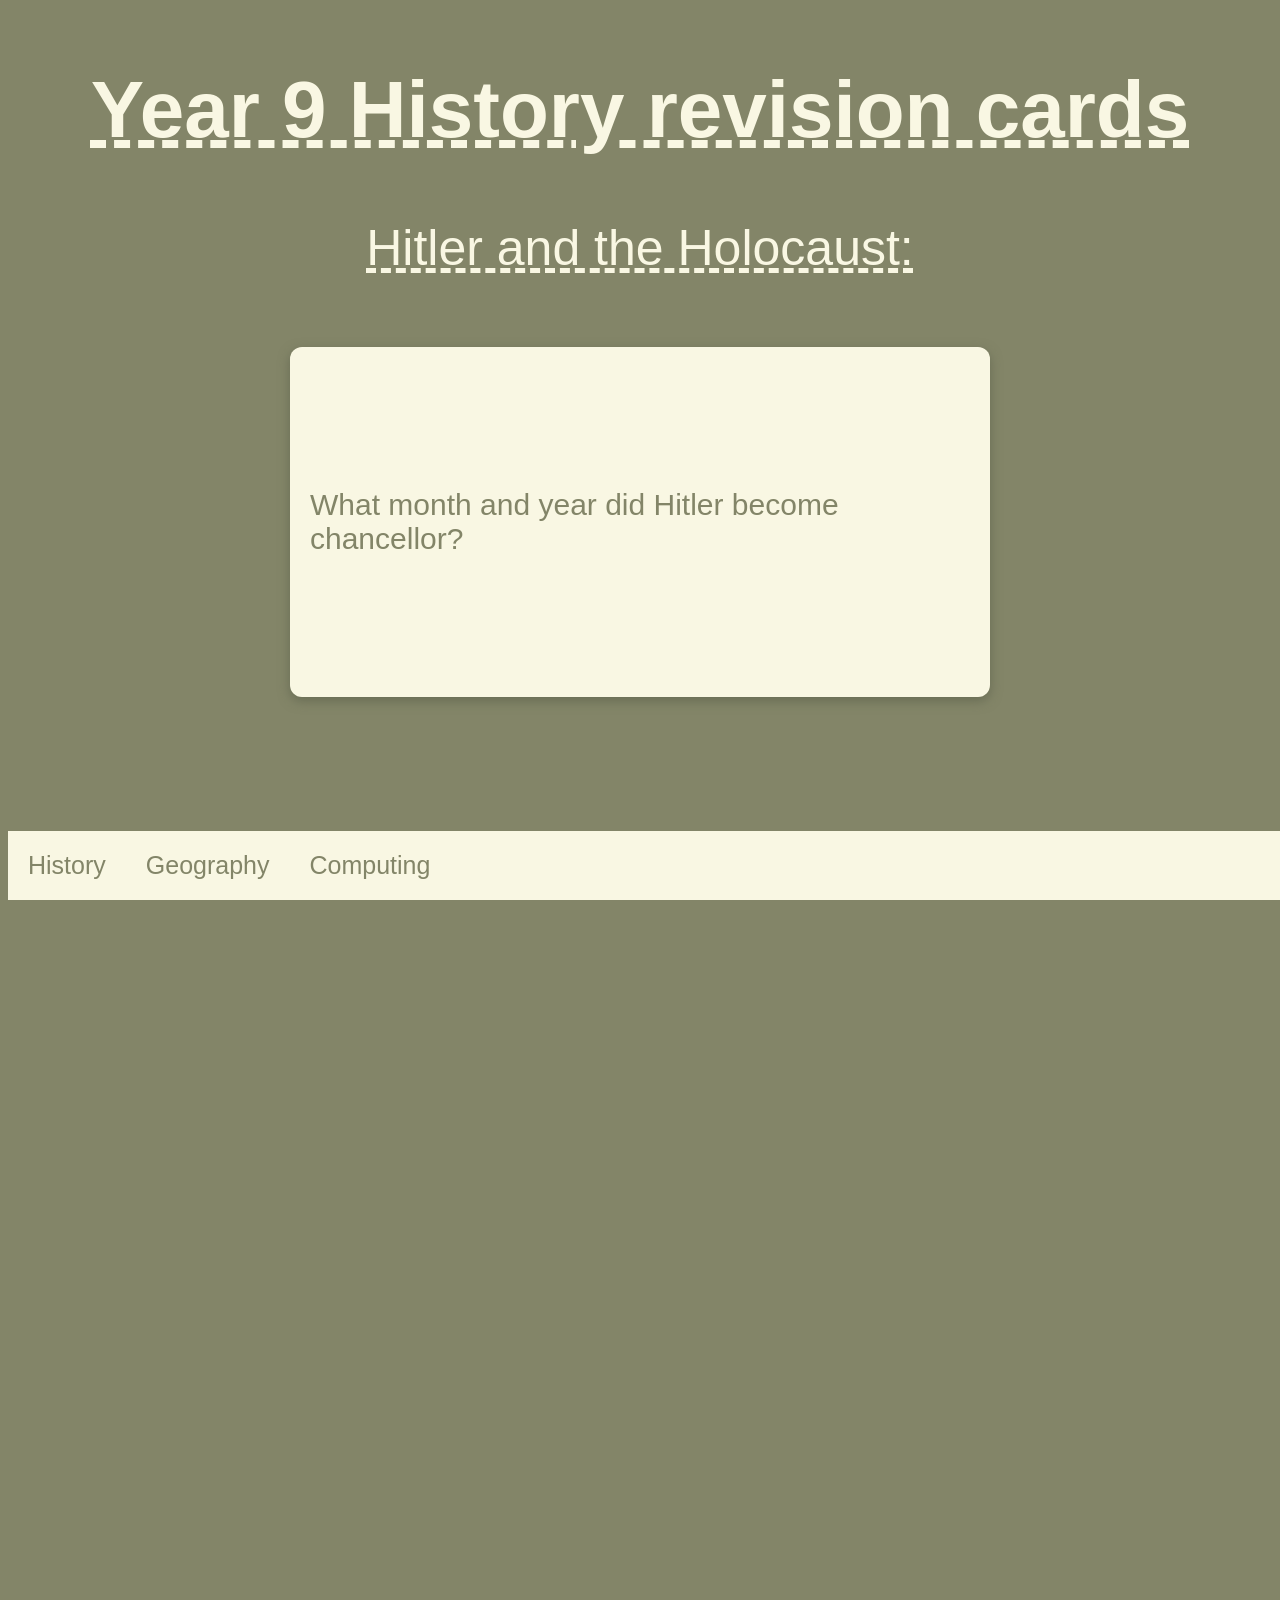
==== commit bebaa4fe: "finishing touches before submiting" ====
--- a/index.html
+++ b/index.html
@@ -71,5 +71,6 @@
     <div class="navbar">
         <a href="index.html">History</a>
         <a href="geography.html">Geography</a>
+        <a href="cs.html">Computing</a>
     </div>
 </body>
--- a/styles.css
+++ b/styles.css
@@ -71,7 +71,7 @@
     background-color: #F9F7E3;
     overflow: hidden;
     bottom: 0;
-    position: bottom;
+    position: fixed;
     width: 100%;
 }
 .navbar a{
@@ -81,7 +81,7 @@
     text-align: center;
     font-family: 'Starborn', sans-serif;
     text-decoration: none;
-    padding: 14px 16px;
+    padding: 20px;
     font-size: 25px;
 }
 .navbar a:hover{
